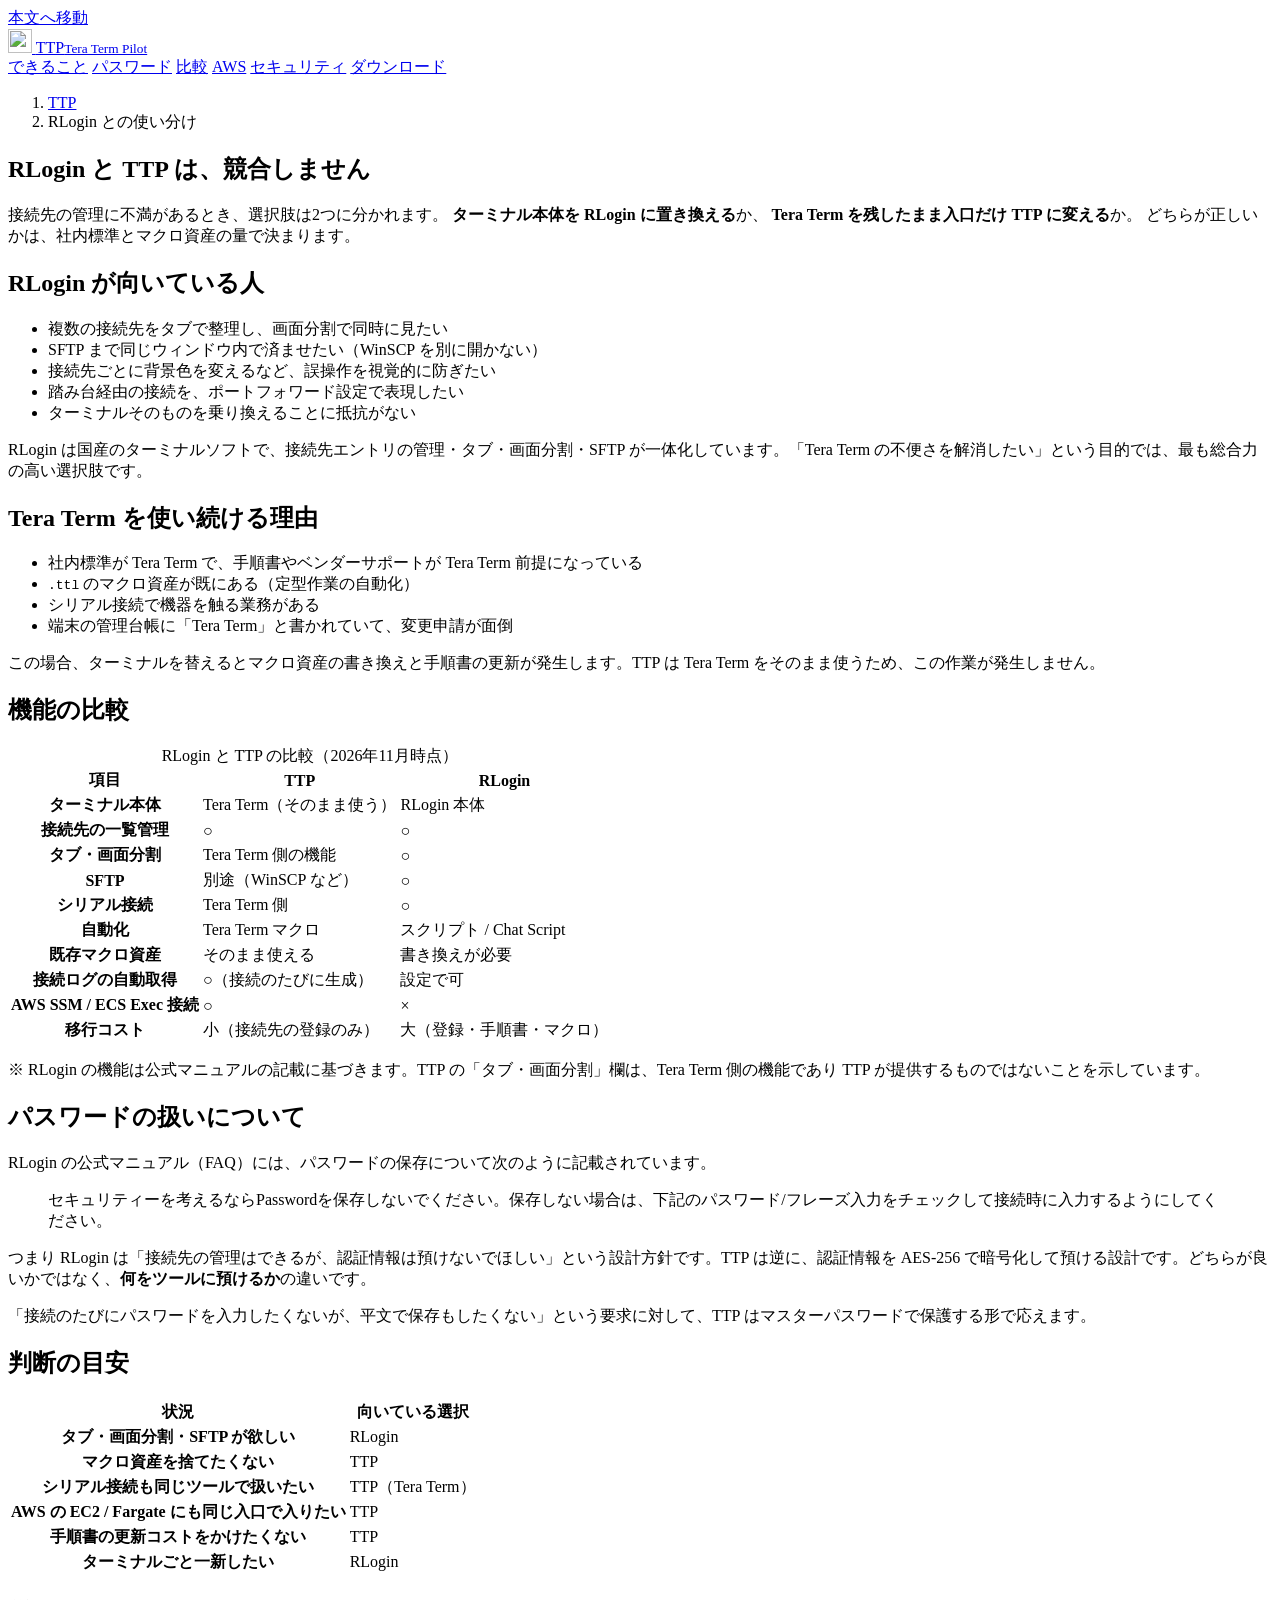
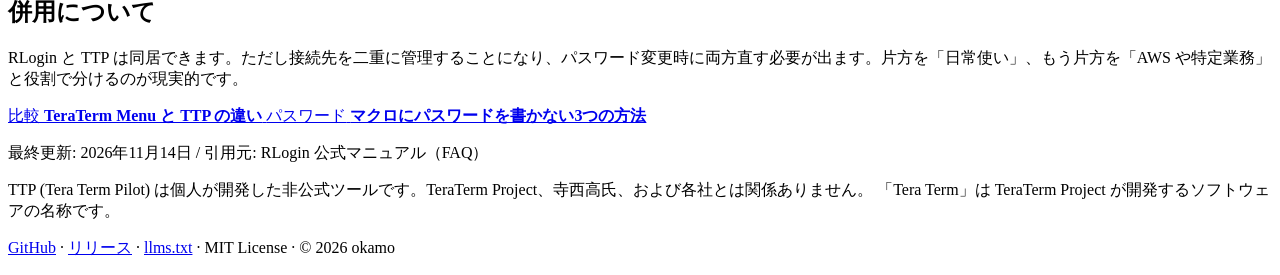
==== lp/compare/rlogin/index.html @ 1783ffd5 "feat(lp): 公式サイト（ttpilot.okamomedia.tokyo）と配信基盤を追加 - lp/: 静的サイト 10 ページ。JavaScript なし、CSP は script-src" ====
<!DOCTYPE html>
<html lang="ja">
<head>
<meta charset="utf-8">
<meta name="viewport" content="width=device-width, initial-scale=1">
<title>RLogin と TTP の使い分け — ターミナルを変えるか、入口だけ変えるか</title>
<meta name="description" content="RLogin はターミナル本体を置き換える選択肢、TTP は Tera Term を残したまま接続管理だけを整える選択肢です。機能と移行コストを比較して、使い分けの判断基準をまとめます。">
<link rel="canonical" href="https://ttpilot.okamomedia.tokyo/compare/rlogin/">
<link rel="icon" href="/favicon.svg" type="image/svg+xml">
<meta name="theme-color" content="#0b6b7a">
<meta property="og:type" content="article">
<meta property="og:site_name" content="TTP (Tera Term Pilot)">
<meta property="og:locale" content="ja_JP">
<meta property="og:title" content="RLogin と TTP の使い分け">
<meta property="og:description" content="ターミナル本体を変えるか、Tera Term を残して接続管理だけ変えるか。">
<meta property="og:url" content="https://ttpilot.okamomedia.tokyo/compare/rlogin/">
<meta name="twitter:card" content="summary">
<link rel="stylesheet" href="/assets/style.css">
<script type="application/ld+json">
{
  "@context": "https://schema.org",
  "@graph": [
    {
      "@type": "TechArticle",
      "@id": "https://ttpilot.okamomedia.tokyo/compare/rlogin/#article",
      "headline": "RLogin と TTP の使い分け",
      "description": "RLogin と TTP の機能・移行コストを比較し、使い分けの判断基準をまとめる。",
      "inLanguage": "ja",
      "datePublished": "2026-11-14",
      "dateModified": "2026-11-14",
      "author": { "@type": "Person", "name": "okamo", "url": "https://www.okamomedia.tokyo/" },
      "publisher": { "@type": "Organization", "name": "okamomedia" },
      "mainEntityOfPage": "https://ttpilot.okamomedia.tokyo/compare/rlogin/",
      "about": { "@id": "https://ttpilot.okamomedia.tokyo/#app" }
    },
    {
      "@type": "BreadcrumbList",
      "itemListElement": [
        { "@type": "ListItem", "position": 1, "name": "TTP", "item": "https://ttpilot.okamomedia.tokyo/" },
        { "@type": "ListItem", "position": 2, "name": "RLogin との使い分け", "item": "https://ttpilot.okamomedia.tokyo/compare/rlogin/" }
      ]
    }
  ]
}
</script>
</head>
<body>
<a class="skip-link" href="#main">本文へ移動</a>

<header class="site-header">
  <div class="wrap header-inner">
    <a class="brand" href="/">
      <img src="/favicon.svg" alt="" width="24" height="24">
      <span class="brand-text">TTP<small>Tera Term Pilot</small></span>
    </a>
    <nav class="nav" aria-label="サイト内メニュー">
      <a href="/guide/macro/">できること</a>
      <a href="/guide/no-plaintext/">パスワード</a>
      <a href="/compare/teraterm-menu/">比較</a>
      <a href="/aws/ssm/">AWS</a>
      <a href="/security/">セキュリティ</a>
      <a class="btn btn-sm" href="https://github.com/okamoto53515606/ttp/releases/latest">ダウンロード</a>
    </nav>
  </div>
</header>

<main id="main">
<div class="wrap">
  <nav class="crumbs" aria-label="パンくず">
    <ol>
      <li><a href="/">TTP</a></li>
      <li>RLogin との使い分け</li>
    </ol>
  </nav>
</div>

<article class="article">
  <div class="wrap">
    <h1>RLogin と TTP は、競合しません</h1>
    <p class="lead">
      接続先の管理に不満があるとき、選択肢は2つに分かれます。
      <strong>ターミナル本体を RLogin に置き換える</strong>か、
      <strong>Tera Term を残したまま入口だけ TTP に変える</strong>か。
      どちらが正しいかは、社内標準とマクロ資産の量で決まります。
    </p>

    <h2>RLogin が向いている人</h2>
    <ul>
      <li>複数の接続先をタブで整理し、画面分割で同時に見たい</li>
      <li>SFTP まで同じウィンドウ内で済ませたい（WinSCP を別に開かない）</li>
      <li>接続先ごとに背景色を変えるなど、誤操作を視覚的に防ぎたい</li>
      <li>踏み台経由の接続を、ポートフォワード設定で表現したい</li>
      <li>ターミナルそのものを乗り換えることに抵抗がない</li>
    </ul>
    <p>RLogin は国産のターミナルソフトで、接続先エントリの管理・タブ・画面分割・SFTP が一体化しています。「Tera Term の不便さを解消したい」という目的では、最も総合力の高い選択肢です。</p>

    <h2>Tera Term を使い続ける理由</h2>
    <ul>
      <li>社内標準が Tera Term で、手順書やベンダーサポートが Tera Term 前提になっている</li>
      <li><code>.ttl</code> のマクロ資産が既にある（定型作業の自動化）</li>
      <li>シリアル接続で機器を触る業務がある</li>
      <li>端末の管理台帳に「Tera Term」と書かれていて、変更申請が面倒</li>
    </ul>
    <p>この場合、ターミナルを替えるとマクロ資産の書き換えと手順書の更新が発生します。TTP は Tera Term をそのまま使うため、この作業が発生しません。</p>

    <h2>機能の比較</h2>
    <div class="table-wrap">
      <table>
        <caption>RLogin と TTP の比較（2026年11月時点）</caption>
        <thead>
          <tr>
            <th scope="col">項目</th>
            <th scope="col">TTP</th>
            <th scope="col">RLogin</th>
          </tr>
        </thead>
        <tbody>
          <tr><th scope="row">ターミナル本体</th><td>Tera Term（そのまま使う）</td><td>RLogin 本体</td></tr>
          <tr><th scope="row">接続先の一覧管理</th><td class="mark m-ok">○</td><td class="mark m-ok">○</td></tr>
          <tr><th scope="row">タブ・画面分割</th><td class="mark m-ng">Tera Term 側の機能</td><td class="mark m-ok">○</td></tr>
          <tr><th scope="row">SFTP</th><td class="mark m-na">別途（WinSCP など）</td><td class="mark m-ok">○</td></tr>
          <tr><th scope="row">シリアル接続</th><td class="mark m-ok">Tera Term 側</td><td class="mark m-ok">○</td></tr>
          <tr><th scope="row">自動化</th><td>Tera Term マクロ</td><td>スクリプト / Chat Script</td></tr>
          <tr><th scope="row">既存マクロ資産</th><td class="mark m-ok">そのまま使える</td><td class="mark m-half">書き換えが必要</td></tr>
          <tr><th scope="row">接続ログの自動取得</th><td class="mark m-ok">○（接続のたびに生成）</td><td class="mark m-half">設定で可</td></tr>
          <tr><th scope="row">AWS SSM / ECS Exec 接続</th><td class="mark m-ok">○</td><td class="mark m-ng">×</td></tr>
          <tr><th scope="row">移行コスト</th><td class="mark m-ok">小（接続先の登録のみ）</td><td class="mark m-half">大（登録・手順書・マクロ）</td></tr>
        </tbody>
      </table>
    </div>
    <p class="table-note">※ RLogin の機能は公式マニュアルの記載に基づきます。TTP の「タブ・画面分割」欄は、Tera Term 側の機能であり TTP が提供するものではないことを示しています。</p>

    <h2>パスワードの扱いについて</h2>
    <p>RLogin の公式マニュアル（FAQ）には、パスワードの保存について次のように記載されています。</p>
    <blockquote>
      セキュリティーを考えるならPasswordを保存しないでください。保存しない場合は、下記のパスワード/フレーズ入力をチェックして接続時に入力するようにしてください。
    </blockquote>
    <p>つまり RLogin は「接続先の管理はできるが、認証情報は預けないでほしい」という設計方針です。TTP は逆に、認証情報を AES-256 で暗号化して預ける設計です。どちらが良いかではなく、<strong>何をツールに預けるか</strong>の違いです。</p>
    <p>「接続のたびにパスワードを入力したくないが、平文で保存もしたくない」という要求に対して、TTP はマスターパスワードで保護する形で応えます。</p>

    <h2>判断の目安</h2>
    <div class="table-wrap">
      <table>
        <thead>
          <tr><th scope="col">状況</th><th scope="col">向いている選択</th></tr>
        </thead>
        <tbody>
          <tr><th scope="row">タブ・画面分割・SFTP が欲しい</th><td>RLogin</td></tr>
          <tr><th scope="row">マクロ資産を捨てたくない</th><td>TTP</td></tr>
          <tr><th scope="row">シリアル接続も同じツールで扱いたい</th><td>TTP（Tera Term）</td></tr>
          <tr><th scope="row">AWS の EC2 / Fargate にも同じ入口で入りたい</th><td>TTP</td></tr>
          <tr><th scope="row">手順書の更新コストをかけたくない</th><td>TTP</td></tr>
          <tr><th scope="row">ターミナルごと一新したい</th><td>RLogin</td></tr>
        </tbody>
      </table>
    </div>

    <h2>併用について</h2>
    <p>RLogin と TTP は同居できます。ただし接続先を二重に管理することになり、パスワード変更時に両方直す必要が出ます。片方を「日常使い」、もう片方を「AWS や特定業務」と役割で分けるのが現実的です。</p>

    <div class="next-links">
      <a href="/compare/teraterm-menu/">
        <span>比較</span>
        <strong>TeraTerm Menu と TTP の違い</strong>
      </a>
      <a href="/guide/no-plaintext/">
        <span>パスワード</span>
        <strong>マクロにパスワードを書かない3つの方法</strong>
      </a>
    </div>

    <p class="updated">最終更新: 2026年11月14日 / 引用元: RLogin 公式マニュアル（FAQ）</p>
  </div>
</article>
</main>

<footer class="site-footer">
  <div class="wrap">
    <p class="disclaimer">
      TTP (Tera Term Pilot) は個人が開発した非公式ツールです。TeraTerm Project、寺西高氏、および各社とは関係ありません。
      「Tera Term」は TeraTerm Project が開発するソフトウェアの名称です。
    </p>
    <p class="footer-meta">
      <a href="https://github.com/okamoto53515606/ttp">GitHub</a>
      <span aria-hidden="true">·</span>
      <a href="https://github.com/okamoto53515606/ttp/releases">リリース</a>
      <span aria-hidden="true">·</span>
      <a href="/llms.txt">llms.txt</a>
      <span aria-hidden="true">·</span>
      <span>MIT License</span>
      <span aria-hidden="true">·</span>
      <span>© 2026 okamo</span>
    </p>
  </div>
</footer>

</body>
</html>
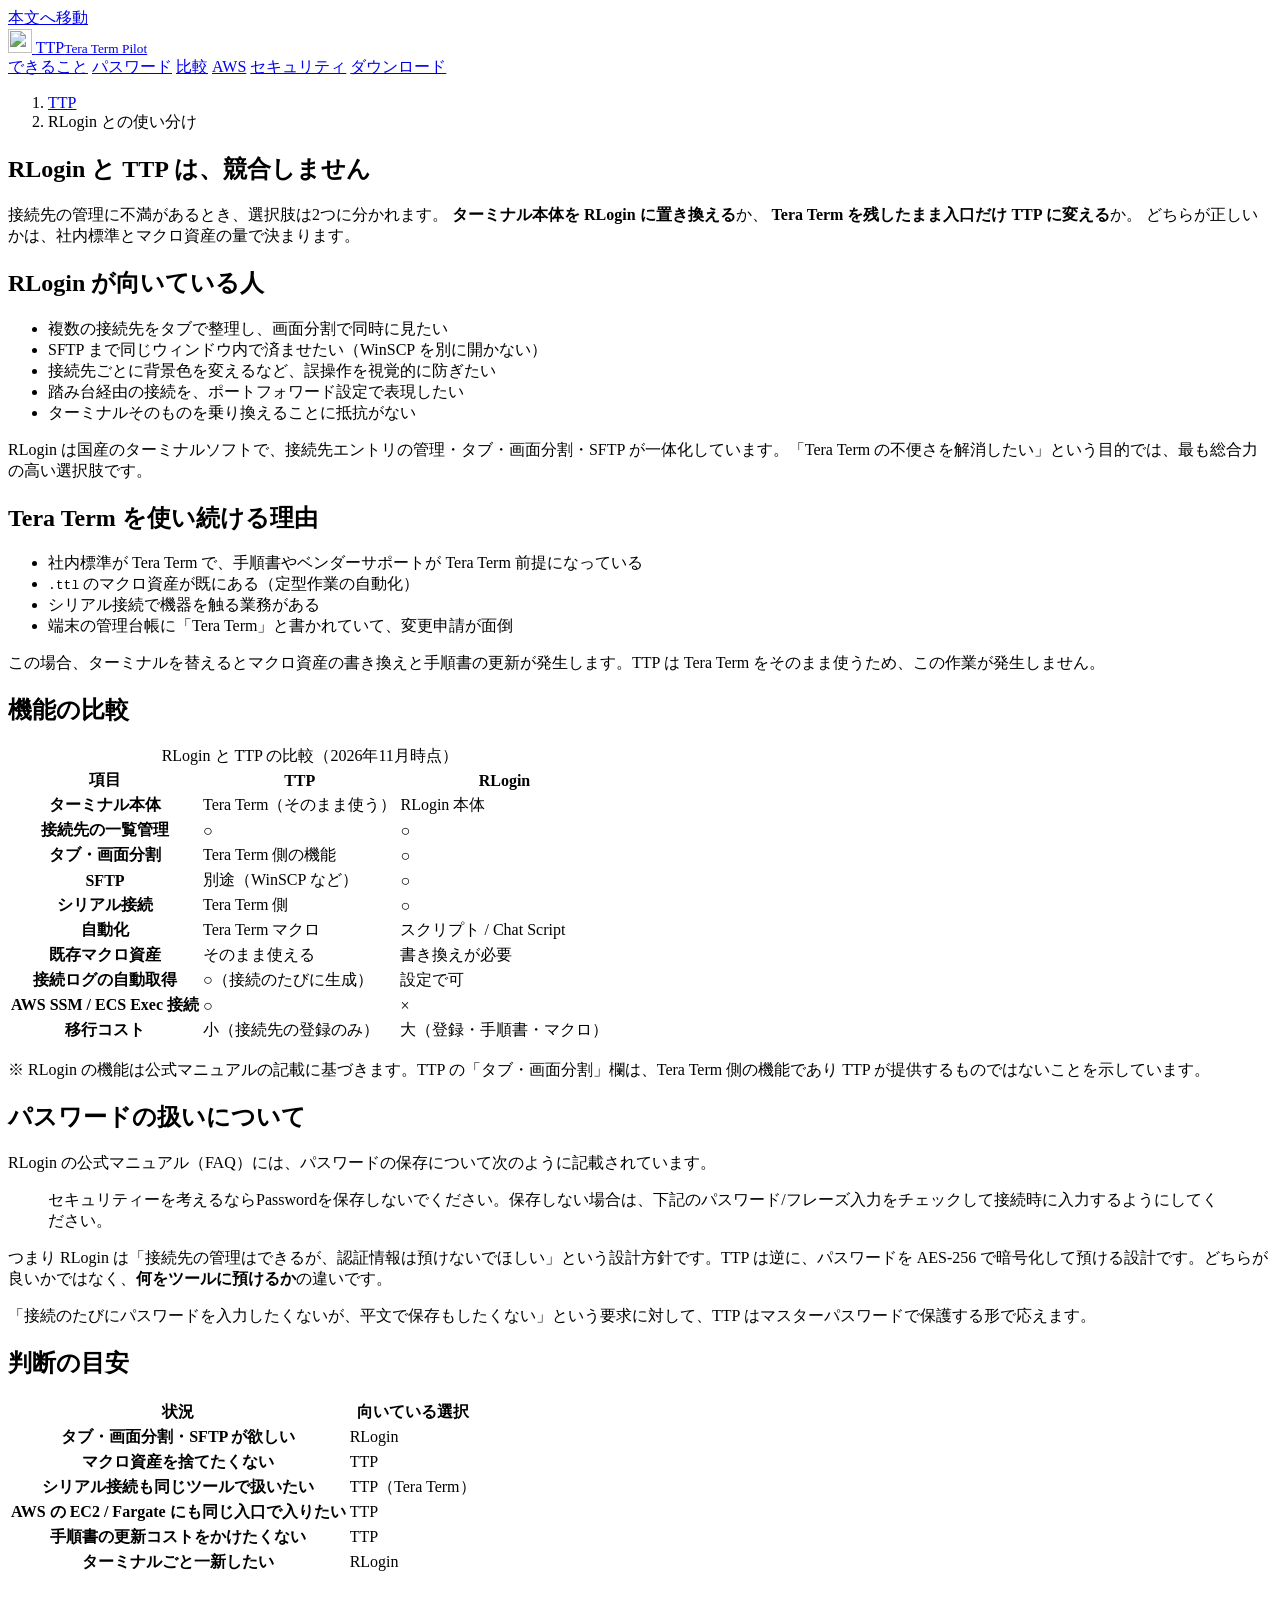
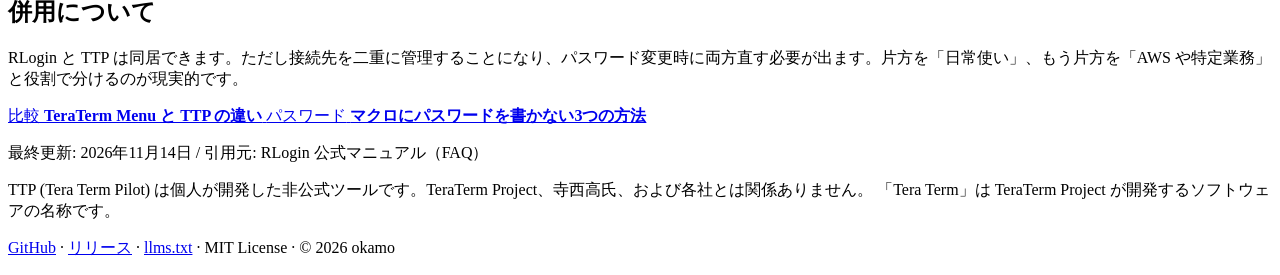
==== commit 9264aebc: "docs: 秘密鍵は暗号化されずパスのみ記録される旨に修正 - crypto/storage はパスワードと AWS キーだけを暗号化し、秘密鍵ファイルはコピーも暗号化もしない（teraterm.py" ====
--- a/lp/compare/rlogin/index.html
+++ b/lp/compare/rlogin/index.html
@@ -135,7 +135,7 @@
     <blockquote>
       セキュリティーを考えるならPasswordを保存しないでください。保存しない場合は、下記のパスワード/フレーズ入力をチェックして接続時に入力するようにしてください。
     </blockquote>
-    <p>つまり RLogin は「接続先の管理はできるが、認証情報は預けないでほしい」という設計方針です。TTP は逆に、認証情報を AES-256 で暗号化して預ける設計です。どちらが良いかではなく、<strong>何をツールに預けるか</strong>の違いです。</p>
+    <p>つまり RLogin は「接続先の管理はできるが、認証情報は預けないでほしい」という設計方針です。TTP は逆に、パスワードを AES-256 で暗号化して預ける設計です。どちらが良いかではなく、<strong>何をツールに預けるか</strong>の違いです。</p>
     <p>「接続のたびにパスワードを入力したくないが、平文で保存もしたくない」という要求に対して、TTP はマスターパスワードで保護する形で応えます。</p>
 
     <h2>判断の目安</h2>
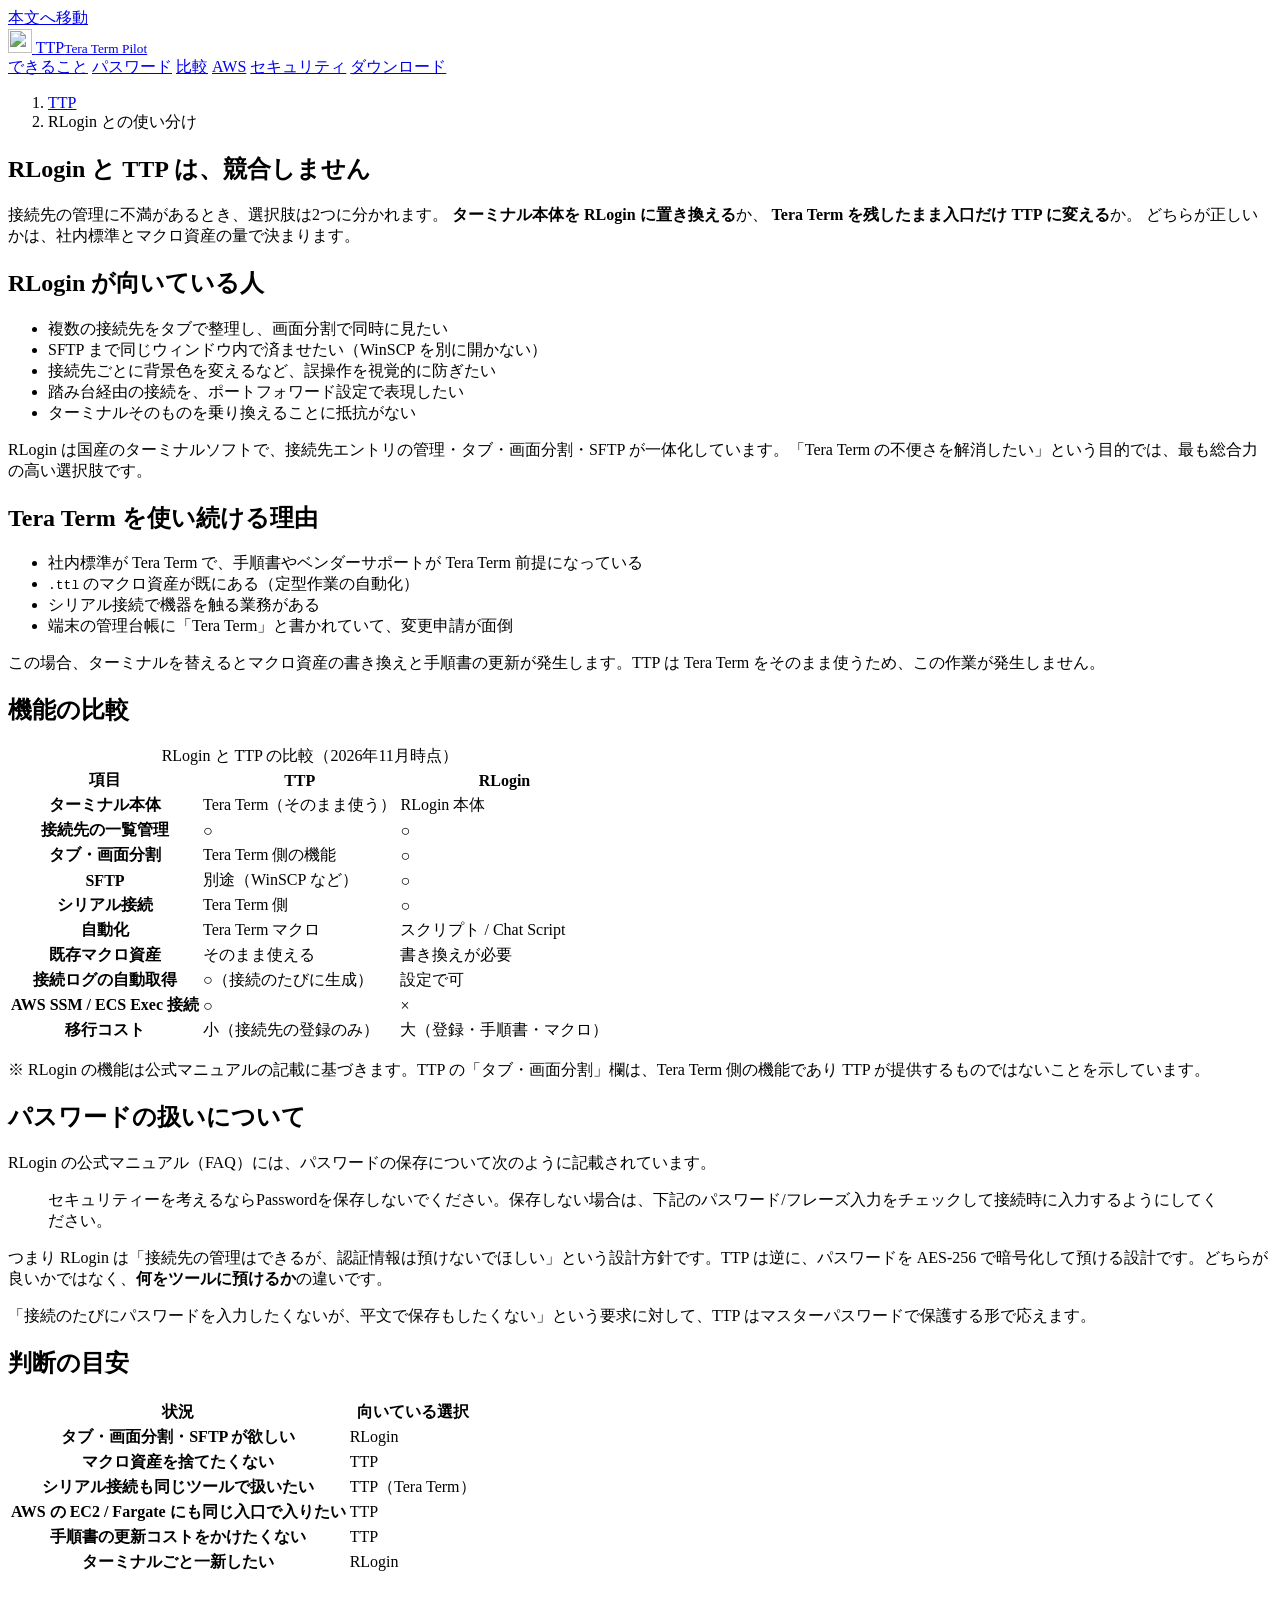
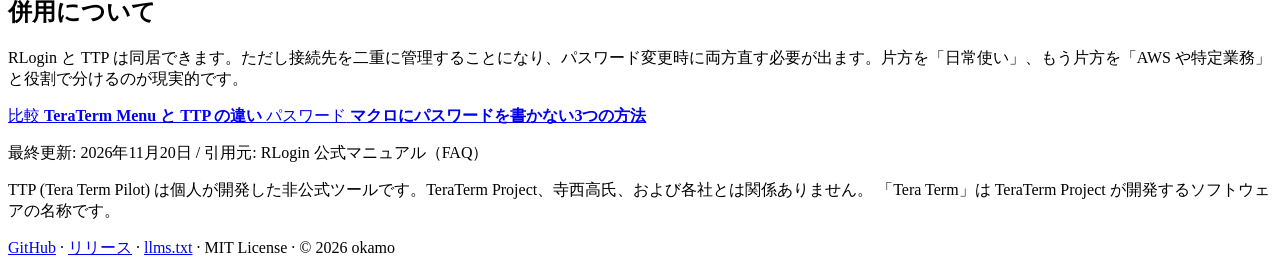
==== commit 9769e540: "docs(lp): 修正したページの最終更新日を更新" ====
--- a/lp/compare/rlogin/index.html
+++ b/lp/compare/rlogin/index.html
@@ -169,7 +169,7 @@
       </a>
     </div>
 
-    <p class="updated">最終更新: 2026年11月14日 / 引用元: RLogin 公式マニュアル（FAQ）</p>
+    <p class="updated">最終更新: 2026年11月20日 / 引用元: RLogin 公式マニュアル（FAQ）</p>
   </div>
 </article>
 </main>
